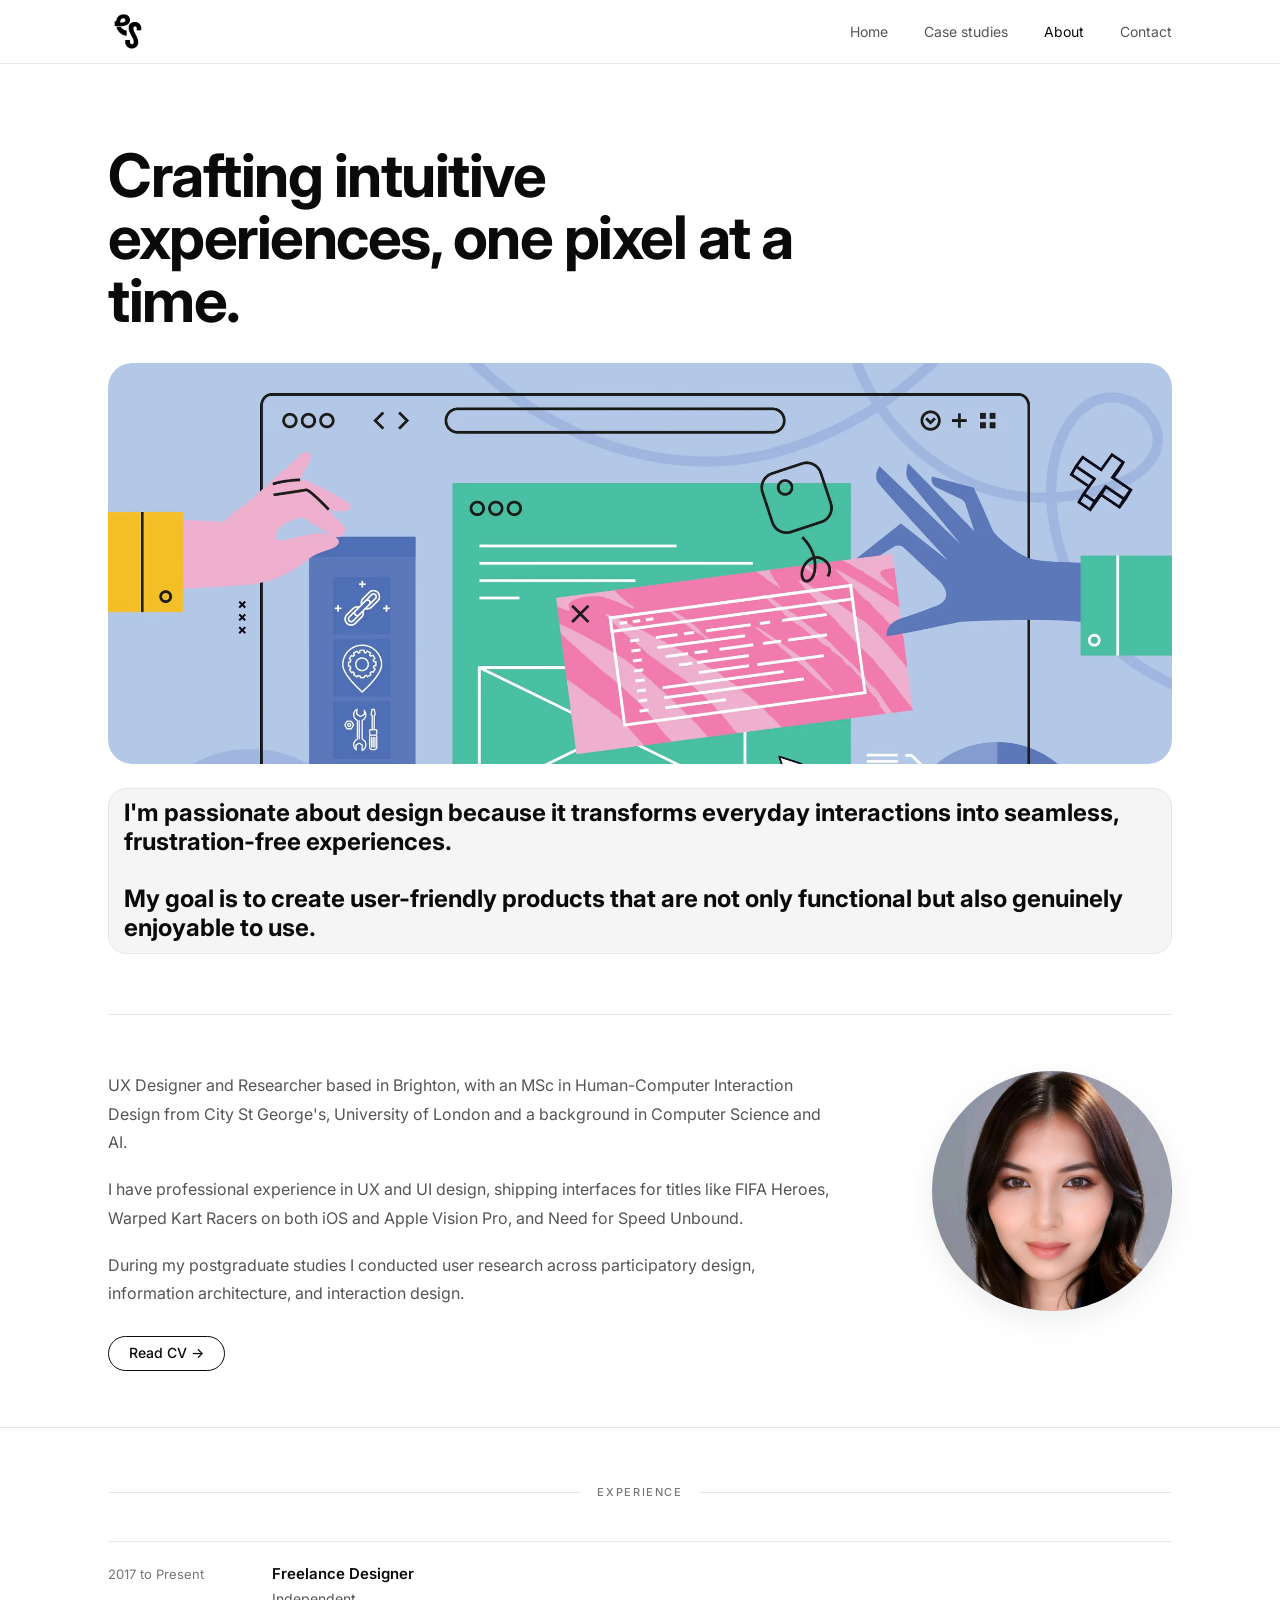
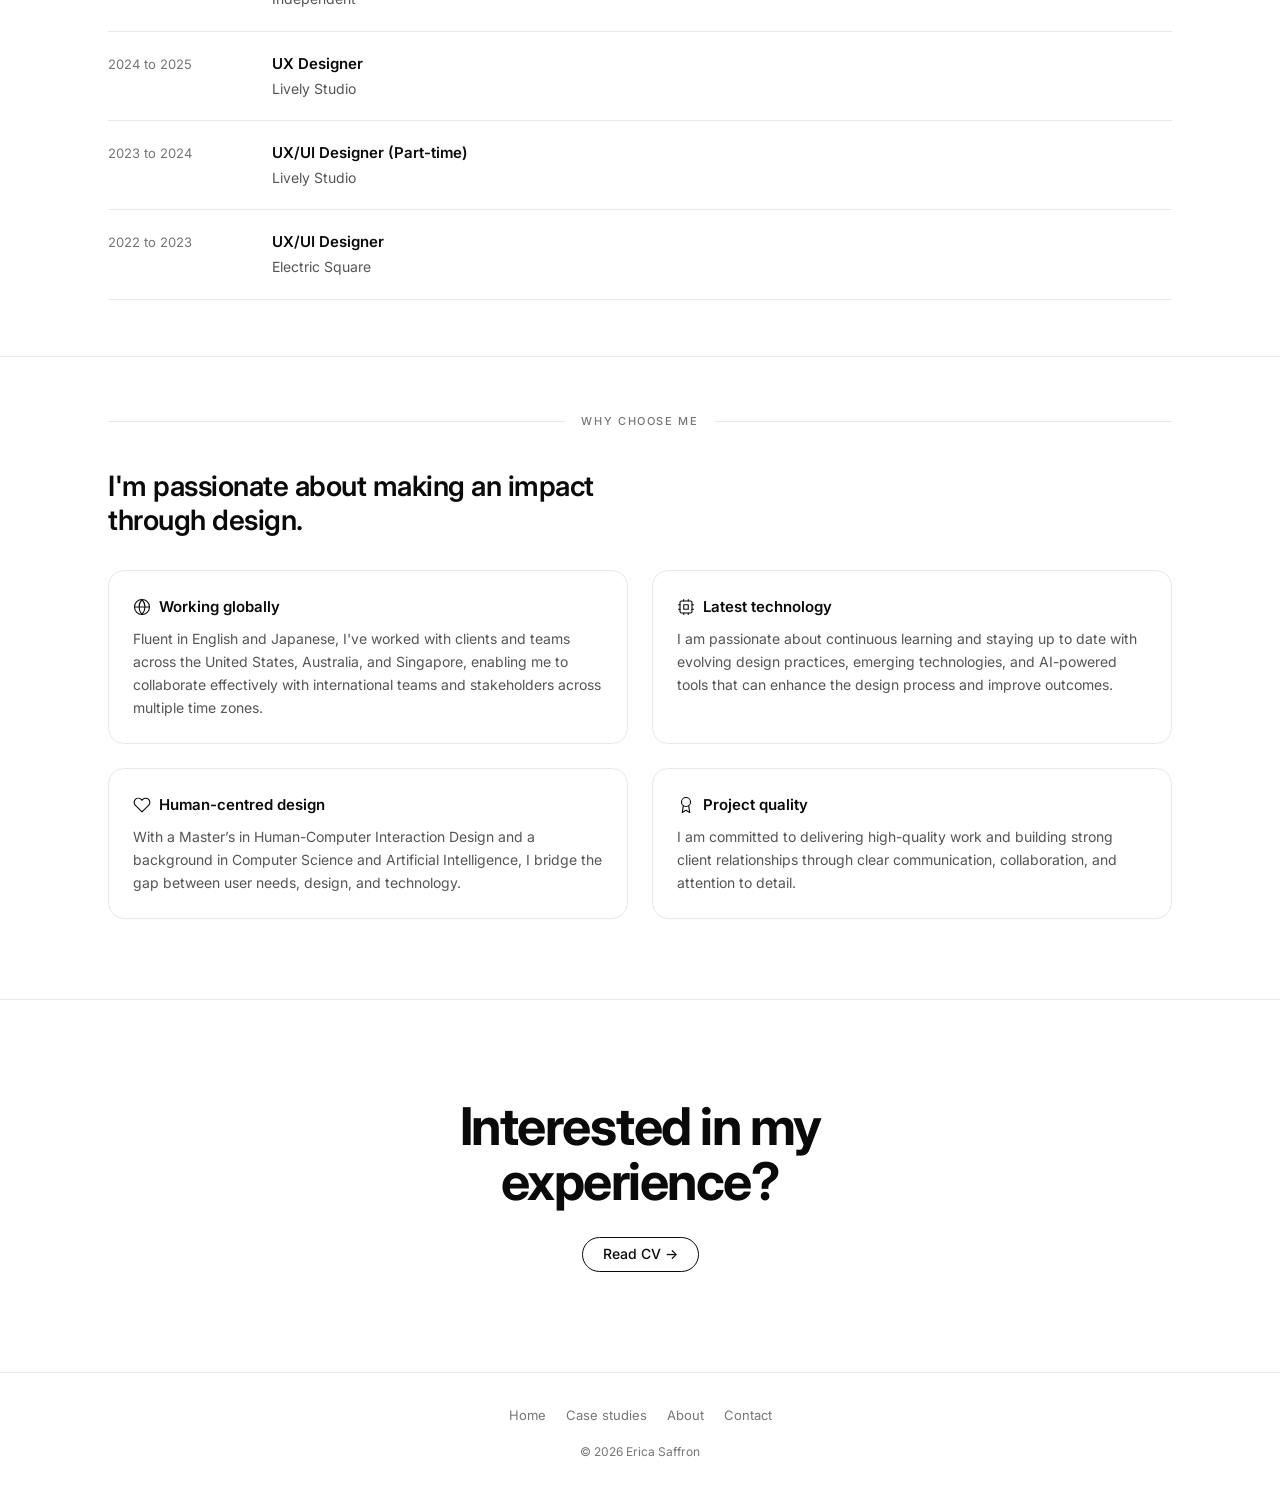
==== about.html @ 1711dd30 "Initial commit of Erica Saffron portfolio site Static HTML/CSS/JS portfolio with case studies for th" ====
<!DOCTYPE html>
<html lang="en">
<head>
  <meta charset="UTF-8">
  <meta name="viewport" content="width=device-width, initial-scale=1.0">
  <title>About | Erica Saffron</title>
  <meta name="description" content="I'm passionate about design because it transforms everyday interactions into seamless, frustration-free experiences.">
  <link rel="preconnect" href="https://fonts.googleapis.com">
  <link rel="preconnect" href="https://fonts.gstatic.com" crossorigin>
  <link href="https://fonts.googleapis.com/css2?family=Inter:wght@300;400;500;600;700&display=swap" rel="stylesheet">
  <link rel="stylesheet" href="css/style.css">
</head>
<body>
  <a href="#main" class="skip-link">Skip to main content</a>

  <nav class="nav">
    <div class="nav__inner">
      <a href="index.html" class="nav__logo" aria-label="Erica Saffron home">
        <img src="images/logo-black.jpg" alt="Erica Saffron" style="width:40px;height:40px;border-radius:999px;object-fit:cover;display:block;">
      </a>
      <ul class="nav__links" id="navLinks">
        <li><a href="index.html">Home</a></li>
        <li><a href="portfolio.html">Case studies</a></li>
        <li><a href="about.html" class="active">About</a></li>
        <li><a href="contact.html">Contact</a></li>
      </ul>
      <button class="nav__toggle" id="navToggle" type="button" aria-label="Toggle navigation menu" aria-controls="navLinks" aria-expanded="false" aria-haspopup="true">
        <span aria-hidden="true"></span><span aria-hidden="true"></span><span aria-hidden="true"></span>
      </button>
    </div>
  </nav>

  <main id="main">

    <section class="about-hero">
      <div class="container">
        <h1>Crafting intuitive experiences, one pixel at a time.</h1>
        <div class="about-hero__image-wrap" style="margin-top:28px;width:100%;">
          <img src="images/your-hero-image.jpg" alt="Erica Saffron" style="width:100%;height:auto;border-radius:24px;display:block;object-fit:cover;">
        </div>
        <h2 class="about-hero__note" style="margin-top:24px; padding:10px 15px; background:var(--gray-100); border:1px solid var(--gray-200); border-radius:18px; width:100%; box-sizing:border-box; font-size:24px; line-height:1.2; font-weight:700;">
        I'm passionate about design because it transforms everyday interactions into seamless, frustration-free experiences.<br><br>My goal is to create user-friendly products that are not only functional but also genuinely enjoyable to use.
        </h2>
      </div>
    </section>

    <!-- BIO + PHOTO -->
    <section>
      <div class="container">
        <div class="about-grid">
          <div class="about-bio">
            <p>UX Designer and Researcher based in Brighton, with an MSc in Human-Computer Interaction Design from City St George's, University of London and a background in Computer Science and AI.</p>
            <p>I have professional experience in UX and UI design, shipping interfaces for titles like FIFA Heroes, Warped Kart Racers on both iOS and Apple Vision Pro, and Need for Speed Unbound. </p>
            <p>During my postgraduate studies I conducted user research across participatory design, information architecture, and interaction design.</p>
            <div style="margin-top:28px;">
              <a href="https://drive.google.com/file/d/1ngbj_arlT2yqT3ZzSius71A56DwbxtFd/view?usp=sharing" target="_blank" rel="noopener" class="btn btn--outline">Read CV →</a>
            </div>
          </div>
          <div>
            <div class="about-photo">
              <img src="images/erica-portrait.jpg" alt="Erica Saffron, UX Designer and Researcher" onerror="this.parentElement.style.background='var(--gray-100)'">
            </div>
          </div>
        </div>
      </div>
    </section>

    <!-- EXPERIENCE -->
    <section class="exp-section">
      <div class="container">
        <div class="section-label"><span>Experience</span></div>
        <div class="exp-list">
          <div class="exp-item">
            <div class="exp-years">2017 to Present</div>
            <div>
              <div class="exp-role">Freelance Designer</div>
              <div class="exp-company">Independent</div>
            </div>
          </div>
          <div class="exp-item">
            <div class="exp-years">2024 to 2025</div>
            <div>
              <div class="exp-role">UX Designer</div>
              <div class="exp-company">Lively Studio</div>
            </div>
          </div>
          <div class="exp-item">
            <div class="exp-years">2023 to 2024</div>
            <div>
              <div class="exp-role">UX/UI Designer (Part-time)</div>
              <div class="exp-company">Lively Studio</div>
            </div>
          </div>
          <div class="exp-item">
            <div class="exp-years">2022 to 2023</div>
            <div>
              <div class="exp-role">UX/UI Designer</div>
              <div class="exp-company">Electric Square</div>
            </div>
          </div>
      
        </div>
      </div>
    </section>

    <!-- WHY CHOOSE ME -->
    <section style="padding: 56px 0 80px; border-top: 1px solid var(--gray-200);">
      <div class="container">
        <div class="section-label"><span>Why choose me</span></div>
        <p class="t-h2" style="max-width:560px; margin-bottom: 8px;">I'm passionate about making an impact through design.</p>
        <div class="why-grid">
          <div class="why-item">
            <div class="why-item__title">
              <svg aria-hidden="true" viewBox="0 0 24 24" fill="none" stroke="currentColor" stroke-width="1.5" stroke-linecap="round" stroke-linejoin="round"><circle cx="12" cy="12" r="10"/><path d="M2 12h20M12 2a15.3 15.3 0 0 1 4 10 15.3 15.3 0 0 1-4 10 15.3 15.3 0 0 1-4-10 15.3 15.3 0 0 1 4-10z"/></svg>
              Working globally
            </div>
            <div class="why-item__desc">Fluent in English and Japanese, I've worked with clients and teams across the United States, Australia, and Singapore, enabling me to collaborate effectively with international teams and stakeholders across multiple time zones.</div>
          </div>
          <div class="why-item">
            <div class="why-item__title">
              <svg aria-hidden="true" viewBox="0 0 24 24" fill="none" stroke="currentColor" stroke-width="1.5" stroke-linecap="round" stroke-linejoin="round"><rect x="4" y="4" width="16" height="16" rx="2"/><rect x="9" y="9" width="6" height="6"/><path d="M9 2v2M15 2v2M9 20v2M15 20v2M2 9h2M2 15h2M20 9h2M20 15h2"/></svg>
              Latest technology
            </div>
            <div class="why-item__desc">I am passionate about continuous learning and staying up to date with evolving design practices, emerging technologies, and AI-powered tools that can enhance the design process and improve outcomes.</div>
          </div>
          <div class="why-item">
            <div class="why-item__title">
              <svg aria-hidden="true" viewBox="0 0 24 24" fill="none" stroke="currentColor" stroke-width="1.5" stroke-linecap="round" stroke-linejoin="round"><path d="M20.84 4.61a5.5 5.5 0 0 0-7.78 0L12 5.67l-1.06-1.06a5.5 5.5 0 0 0-7.78 7.78l1.06 1.06L12 21.23l7.78-7.78 1.06-1.06a5.5 5.5 0 0 0 0-7.78z"/></svg>
              Human-centred design
            </div>
            <div class="why-item__desc">With a Master’s in Human-Computer Interaction Design and a background in Computer Science and Artificial Intelligence, I bridge the gap between user needs, design, and technology.</div>
          </div>
          <div class="why-item">
            <div class="why-item__title">
              <svg aria-hidden="true" viewBox="0 0 24 24" fill="none" stroke="currentColor" stroke-width="1.5" stroke-linecap="round" stroke-linejoin="round"><circle cx="12" cy="8" r="6"/><path d="M15.477 12.89 17 22l-5-3-5 3 1.523-9.11"/></svg>
              Project quality
            </div>
            <div class="why-item__desc">I am committed to delivering high-quality work and building strong client relationships through clear communication, collaboration, and attention to detail.</div>
          </div>
        </div>
      </div>
    </section>

    <div class="footer-cta">
      <div class="container">
        <h2 class="footer-cta__heading">Interested in my<br>experience?</h2>
        <div style="display:flex;gap:16px;justify-content:center;flex-wrap:wrap;">
          <a href="https://drive.google.com/file/d/1ngbj_arlT2yqT3ZzSius71A56DwbxtFd/view" target="_blank" rel="noopener" class="btn btn--outline">Read CV →</a>
        </div>
      </div>
    </div>

  </main>

  <footer>
    <div class="footer__inner">
      <nav class="footer__nav">
        <a href="index.html">Home</a>
        <a href="portfolio.html">Case studies</a>
        <a href="about.html">About</a>
        <a href="contact.html">Contact</a>
      </nav>
      <p class="footer__copy">© 2026 Erica Saffron</p>
    </div>
  </footer>

  <script src="js/nav.js"></script>
</body>
</html>
---- css/style.css ----
/* =========================================
   Erica Saffron — Portfolio
   style.css
   ========================================= */

/* ------------------------------------------
   RESET & BASE
------------------------------------------ */
*, *::before, *::after {
  box-sizing: border-box;
  margin: 0;
  padding: 0;
}

:root {
  --black:      #0a0a0a;
  --gray-800:   #1a1a1a;
  --gray-600:   #555555;
  --gray-400:   #767676;
  --gray-200:   #e8e8e8;
  --gray-100:   #f5f5f5;
  --white:      #ffffff;

  --accent:        #3d4f90;
  --accent-teal:   #3dbfa0;
  --accent-pink:   #e06088;
  --accent-navy:   #3d4f90;
  --accent-bg:     #eef0f9;

  --font-sans:  'Inter', -apple-system, BlinkMacSystemFont, 'Segoe UI', Helvetica, Arial, sans-serif;

  --nav-h:      64px;
  --max-w:      1160px;
  --content-w:  720px;

  --radius-sm:  6px;
  --radius-md:  10px;
  --radius-lg:  16px;
  --radius-pill:100px;

  --ease:       cubic-bezier(0.25, 0.1, 0.25, 1);
}

html {
  font-size: 16px;
  scroll-behavior: smooth;
}

body {
  font-family: var(--font-sans);
  background: var(--white);
  color: var(--black);
  -webkit-font-smoothing: antialiased;
  -moz-osx-font-smoothing: grayscale;
  line-height: 1.6;
  min-height: 100vh;
  display: flex;
  flex-direction: column;
}

img {
  max-width: 100%;
  display: block;
}

a {
  color: inherit;
  text-decoration: none;
}

ul, ol {
  list-style: none;
}

/* ------------------------------------------
   SKIP LINK
------------------------------------------ */
.skip-link {
  position: absolute;
  top: -100%;
  left: 16px;
  background: var(--black);
  color: var(--white);
  padding: 10px 20px;
  font-size: 14px;
  font-weight: 500;
  border-radius: 0 0 var(--radius-md) var(--radius-md);
  z-index: 9999;
  transition: top 0.1s;
}

.skip-link:focus {
  top: 0;
}

/* ------------------------------------------
   TYPOGRAPHY SCALE
------------------------------------------ */
.t-display {
  font-size: clamp(42px, 7vw, 80px);
  font-weight: 700;
  letter-spacing: -2px;
  line-height: 1.0;
}

.t-h1 {
  font-size: clamp(32px, 5vw, 56px);
  font-weight: 700;
  letter-spacing: -1.5px;
  line-height: 1.05;
}

.t-h2 {
  font-size: clamp(22px, 3vw, 28px);
  font-weight: 600;
  letter-spacing: -0.5px;
  line-height: 1.2;
}

.t-h3 {
  font-size: 18px;
  font-weight: 600;
  letter-spacing: -0.2px;
  line-height: 1.3;
}

.t-body {
  font-size: 16px;
  line-height: 1.75;
  color: var(--gray-600);
}

.t-small {
  font-size: 13px;
  line-height: 1.5;
  color: var(--gray-400);
}

.t-label {
  font-size: 11px;
  font-weight: 500;
  text-transform: uppercase;
  letter-spacing: 0.1em;
  color: var(--gray-400);
}

/* ------------------------------------------
   LAYOUT HELPERS
------------------------------------------ */
.container {
  max-width: var(--max-w);
  margin: 0 auto;
  padding: 0 48px;
}

.content-width {
  max-width: var(--content-w);
}

main {
  flex: 1;
}

/* ------------------------------------------
   NAV
------------------------------------------ */
.nav {
  position: sticky;
  top: 0;
  z-index: 200;
  background: rgba(255, 255, 255, 0.92);
  backdrop-filter: blur(12px);
  -webkit-backdrop-filter: blur(12px);
  border-bottom: 1px solid var(--gray-200);
  height: var(--nav-h);
}

.nav__inner {
  max-width: var(--max-w);
  margin: 0 auto;
  padding: 0 48px;
  height: 100%;
  display: flex;
  align-items: center;
  justify-content: space-between;
}

.nav__logo {
  font-size: 20px;
  font-weight: 700;
  letter-spacing: -0.5px;
  color: var(--black);
  transition: opacity 0.15s var(--ease);
}

.nav__logo:hover { opacity: 0.6; }

.nav__links {
  display: flex;
  align-items: center;
  gap: 36px;
}

.nav__links a {
  font-size: 14px;
  color: var(--gray-600);
  transition: color 0.15s var(--ease);
}

.nav__links a:hover,
.nav__links a.active {
  color: var(--black);
}

.nav__cta {
  font-size: 13px;
  font-weight: 500;
  background: var(--black);
  color: var(--white) !important;
  padding: 9px 20px;
  border-radius: var(--radius-pill);
  transition: opacity 0.15s var(--ease) !important;
}

.nav__cta:hover { opacity: 0.75 !important; }

/* Mobile nav toggle */
.nav__toggle {
  display: none;
  flex-direction: column;
  gap: 5px;
  cursor: pointer;
  padding: 4px;
  background: none;
  border: none;
}

.nav__toggle span {
  display: block;
  width: 22px;
  height: 2px;
  background: var(--black);
  border-radius: 2px;
  transition: transform 0.2s var(--ease), opacity 0.2s var(--ease);
}

.nav__toggle:focus-visible,
.nav__links a:focus-visible,
.nav__logo:focus-visible {
  outline: 3px solid var(--black);
  outline-offset: 3px;
  border-radius: 6px;
}

/* ------------------------------------------
   FOCUS STYLES (keyboard navigation)
------------------------------------------ */
.btn:focus-visible {
  outline: 3px solid var(--black);
  outline-offset: 3px;
}

.project-card:focus-visible {
  outline: 3px solid var(--black);
  outline-offset: 3px;
}

.filter-btn:focus-visible {
  outline: 3px solid var(--black);
  outline-offset: 3px;
}

.home-hero__social a:focus-visible {
  outline: 3px solid var(--black);
  outline-offset: 3px;
  border-radius: var(--radius-pill);
}

.home-intro__link:focus-visible,
.contact-link:focus-visible,
.back-link:focus-visible,
.footer__nav a:focus-visible {
  outline: 3px solid var(--black);
  outline-offset: 3px;
  border-radius: 2px;
}

.nav--compact .nav__links {
  display: none;
}

.nav--compact .nav__toggle {
  display: flex;
}

.nav--compact .nav__cta {
  display: none;
}

.nav--compact .nav__links.open {
  display: flex;
  flex-direction: column;
  position: fixed;
  top: var(--nav-h);
  left: 0;
  right: 0;
  background: var(--white);
  border-bottom: 1px solid var(--gray-200);
  padding: 24px 20px 28px;
  gap: 24px;
  z-index: 199;
}

.nav--compact .nav__links.open a {
  font-size: 16px;
}

/* ------------------------------------------
   BUTTONS
------------------------------------------ */
.btn {
  display: inline-flex;
  align-items: center;
  gap: 8px;
  font-size: 14px;
  font-weight: 500;
  padding: 5px 20px;
  border-radius: var(--radius-pill);
  transition: opacity 0.15s var(--ease), transform 0.15s var(--ease);
  cursor: pointer;
  border: none;
}

.btn:hover { opacity: 0.8; transform: translateY(-1px); }
.btn:active { transform: translateY(0); }

.btn--primary {
  background: var(--black);
  color: var(--white);
}

.btn--outline {
  background: transparent;
  color: var(--black);
  border: 1.5px solid var(--black);
}

.btn--outline:hover {
  border-color: var(--black);
  opacity: 1;
}

/* ------------------------------------------
   TAGS / CHIPS
------------------------------------------ */
.tag {
  display: inline-block;
  font-size: 12px;
  font-weight: 400;
  color: var(--gray-600);
  border: 1px solid var(--gray-200);
  padding: 4px 12px;
  border-radius: var(--radius-pill);
  white-space: nowrap;
}

.tag-group {
  display: flex;
  flex-wrap: wrap;
  gap: 8px;
}

/* ------------------------------------------
   DIVIDERS
------------------------------------------ */
.divider {
  border: none;
  border-top: 1px solid var(--gray-200);
  margin: 56px 0;
}

.section-label {
  display: flex;
  align-items: center;
  gap: 16px;
  margin-bottom: 40px;
}

.section-label::before,
.section-label::after {
  content: '';
  flex: 1;
  height: 1px;
  background: var(--gray-200);
}

.section-label span {
  font-size: 11px;
  font-weight: 500;
  text-transform: uppercase;
  letter-spacing: 0.15em;
  color: var(--gray-400);
  white-space: nowrap;
}

/* ------------------------------------------
   MARQUEE / TICKER
------------------------------------------ */
.marquee-wrap {
  overflow: hidden;
  padding: 18px 0;
  margin: 60px 0;
}

.marquee-track {
  display: flex;
  width: max-content;
  animation: marquee 28s linear infinite;
}

.marquee-track span {
  font-size: 13px;
  font-weight: 500;
  letter-spacing: 0.01em;
  white-space: nowrap;
  padding: 6px 18px;
  border-radius: 999px;
  margin-right: 28px;
}

.marquee-track span.dot::after { content: none; }

.marquee-track span:nth-child(7n+1) { background: #c8ede4; color: #1a6b55; }
.marquee-track span:nth-child(7n+2) { background: #f8d0df; color: #8a2448; }
.marquee-track span:nth-child(7n+3) { background: #dde0f5; color: #2d3d6e; }
.marquee-track span:nth-child(7n+4) { background: #b8e8dc; color: #135c48; }
.marquee-track span:nth-child(7n+5) { background: #f5c8d8; color: #7a1e40; }
.marquee-track span:nth-child(7n+6) { background: #cdd2f0; color: #263578; }
.marquee-track span:nth-child(7n+0) { background: #d8ece6; color: #1e5c4a; }

@keyframes marquee {
  from { transform: translateX(0); }
  to   { transform: translateX(-25%); }
}

/* ------------------------------------------
   HOME INTRO
------------------------------------------ */
.home-intro {
  padding: 72px 0;
  border-top: 1px solid var(--gray-200);
}

.home-intro__inner {
  display: grid;
  grid-template-columns: 220px 1fr;
  gap: 64px;
  align-items: center;
}

.home-intro__photo {
  border-radius: 50%;
  overflow: hidden;
  aspect-ratio: 1;
  background: var(--gray-100);
  box-shadow: 0 10px 30px rgba(17, 24, 39, 0.08);
}

.home-intro__photo img {
  width: 100%;
  height: 100%;
  object-fit: cover;
  object-position: center top;
}

.home-intro__body {
  font-size: 19px;
  line-height: 1.7;
  color: var(--gray-600);
  margin-bottom: 24px;
  max-width: 58ch;
}

.home-intro__link {
  font-size: 14px;
  font-weight: 500;
  color: var(--black);
  display: inline-flex;
  align-items: center;
  gap: 6px;
  border-bottom: 1.5px solid var(--black);
  padding-bottom: 2px;
  transition: opacity 0.15s var(--ease);
}

.home-intro__link:hover { opacity: 0.55; }

@media (max-width: 680px) {
  .home-intro__inner {
    grid-template-columns: 1fr;
    gap: 28px;
  }

  .home-intro__photo img {
    width: 120px;
    aspect-ratio: 1;
  }

  .home-intro__body { font-size: 16px; }
}

/* ------------------------------------------
   PROJECT CARDS
------------------------------------------ */
.projects-grid {
  display: grid;
  grid-template-columns: repeat(auto-fill, minmax(340px, 1fr));
  gap: 24px;
}

.project-card {
  border: 1px solid var(--gray-200);
  border-radius: var(--radius-lg);
  overflow: hidden;
  transition: border-color 0.2s var(--ease), transform 0.2s var(--ease), box-shadow 0.2s var(--ease);
  background: var(--white);
}

.project-card:hover {
  border-color: var(--black);
  transform: translateY(-3px);
  box-shadow: 0 12px 32px rgba(0,0,0,0.08);
}

.project-card__thumb {
  aspect-ratio: 16 / 9;
  background: var(--gray-100);
  overflow: hidden;
}

.project-card__thumb img {
  width: 100%;
  height: 100%;
  object-fit: cover;
  object-position: center;
  transition: transform 0.4s var(--ease);
}

.project-card:hover .project-card__thumb img {
  transform: scale(1.04);
}

.project-card__body {
  padding: 20px 24px 24px;
}

.project-card__title {
  font-size: 16px;
  font-weight: 600;
  letter-spacing: -0.2px;
  margin-bottom: 10px;
  color: var(--black);
}

.project-card__arrow {
  display: inline-flex;
  align-items: center;
  gap: 6px;
  font-size: 13px;
  font-weight: 500;
  color: var(--gray-400);
  margin-top: 14px;
  transition: color 0.15s var(--ease), gap 0.15s var(--ease);
}

.project-card:hover .project-card__arrow {
  color: var(--black);
  gap: 10px;
}

/* ------------------------------------------
   SERVICES ROW
------------------------------------------ */
.services-grid {
  display: grid;
  grid-template-columns: repeat(3, minmax(0, 1fr));
  gap: 1px;
  background: var(--gray-200);
  border: 1px solid var(--gray-200);
  border-radius: var(--radius-md);
  overflow: hidden;
}

@media (max-width: 980px) {
  .services-grid {
    grid-template-columns: repeat(2, minmax(0, 1fr));
  }
}

@media (max-width: 640px) {
  .services-grid {
    grid-template-columns: 1fr;
  }
}

.service-item {
  background: var(--white);
  padding: 28px 24px;
  transition: background 0.15s var(--ease);
}

.service-item:hover { background: var(--gray-100); }

.service-item__icon {
  width: 32px;
  height: 32px;
  margin-bottom: 14px;
  color: var(--black);
}

.service-item__name {
  font-size: 15px;
  font-weight: 600;
  color: var(--black);
  margin-bottom: 6px;
}

.service-item__desc {
  font-size: 13px;
  color: var(--gray-600);
  line-height: 1.6;
}

/* ------------------------------------------
   FOOTER CTA BAND
------------------------------------------ */
.footer-cta {
  text-align: center;
  padding: 100px 48px;
  border-top: 1px solid var(--gray-200);
}

.footer-cta .container {
  display: flex;
  flex-direction: column;
  align-items: center;
  justify-content: center;
}


.footer-cta__heading {
  font-size: clamp(32px, 5vw, 52px);
  font-weight: 700;
  letter-spacing: -1.5px;
  margin-bottom: 28px;
  line-height: 1.05;
}

.footer-cta .container > div {
  display: flex;
  justify-content: center;
  align-items: center;
  text-align: center;
}

/* ------------------------------------------
   FOOTER
------------------------------------------ */
footer {
  border-top: 1px solid var(--gray-200);
  padding: 32px 48px;
}

.footer__inner {
  max-width: var(--max-w);
  margin: 0 auto;
  display: flex;
  flex-direction: column;
  align-items: center;
  justify-content: center;
  gap: 12px;
  text-align: center;
}

.footer__nav {
  display: flex;
  flex-wrap: wrap;
  justify-content: center;
  gap: 20px;
}

.footer__nav a {
  font-size: 13px;
  color: var(--gray-400);
  transition: color 0.15s var(--ease);
}

.footer__nav a:hover { color: var(--black); }

.footer__copy {
  font-size: 12px;
  color: var(--gray-400);
  margin-top: 4px;
}

/* ------------------------------------------
   BACK LINK
------------------------------------------ */
.back-link {
  display: inline-flex;
  align-items: center;
  gap: 8px;
  font-size: 13px;
  color: var(--gray-600);
  margin-bottom: 32px;
  transition: color 0.15s var(--ease);
}

.back-link:hover { color: var(--black); }

.back-link::before { content: '←'; }

/* ------------------------------------------
   CASE STUDY HERO
------------------------------------------ */
.cs-hero {
  padding: 56px 0 48px;
  border-bottom: 1px solid var(--gray-200);
  margin-bottom: 56px;
}

.cs-hero__layout {
  display: grid;
  grid-template-columns: 1fr 240px;
  gap: 56px;
  align-items: start;
}

.cs-hero h1 {
  font-size: clamp(28px, 4.5vw, 48px);
  font-weight: 700;
  letter-spacing: -1.2px;
  line-height: 1.08;
  margin-bottom: 16px;
}

.cs-hero__desc {
  font-size: 16px;
  color: var(--gray-600);
  line-height: 1.7;
  margin-top: 16px;
}

.cs-meta {
  border-top: 1px solid var(--gray-200);
  padding-top: 24px;
}

.cs-meta__row {
  display: flex;
  justify-content: space-between;
  align-items: baseline;
  gap: 16px;
  padding: 10px 0;
  border-bottom: 1px solid var(--gray-200);
  font-size: 13px;
}

.cs-meta__label { color: var(--gray-400); }
.cs-meta__value { color: var(--black); font-weight: 500; text-align: right; }

/* ------------------------------------------
   CASE STUDY BODY
------------------------------------------ */
.cs-body {
  padding-bottom: 80px;
}

.cs-section {
  margin-bottom: 56px;
}

.cs-section h2 {
  font-size: 20px;
  font-weight: 600;
  letter-spacing: -0.3px;
  padding-bottom: 14px;
  border-bottom: 1px solid var(--gray-200);
  margin-bottom: 20px;
}

.cs-section h3 {
  font-size: 15px;
  font-weight: 600;
  margin: 24px 0 8px;
  color: var(--black);
}

.cs-section p {
  font-size: 15px;
  line-height: 1.8;
  color: var(--gray-600);
  margin-bottom: 14px;
}

.cs-section p:last-child { margin-bottom: 0; }

/* Stat cards */
.stat-grid {
  display: grid;
  grid-template-columns: repeat(auto-fit, minmax(130px, 1fr));
  gap: 1px;
  background: var(--gray-200);
  border: 1px solid var(--gray-200);
  border-radius: var(--radius-md);
  overflow: hidden;
  margin: 20px 0 28px;
}

.stat {
  background: var(--white);
  padding: 20px 18px;
}

.stat__label {
  font-size: 11px;
  text-transform: uppercase;
  letter-spacing: 0.08em;
  color: var(--gray-400);
  margin-bottom: 6px;
}

.stat__value {
  font-size: 30px;
  font-weight: 700;
  letter-spacing: -1px;
  color: var(--black);
  line-height: 1;
}

.stat__desc {
  font-size: 12px;
  color: var(--gray-600);
  margin-top: 5px;
  line-height: 1.4;
}

/* Insight callout */
.callout {
  border-left: 3px solid var(--black);
  padding: 14px 0 14px 22px;
  margin: 22px 0;
}

.callout__label {
  font-size: 11px;
  text-transform: uppercase;
  letter-spacing: 0.08em;
  color: var(--gray-400);
  margin-bottom: 8px;
}

.callout p {
  font-size: 14px;
  color: var(--gray-600);
  line-height: 1.7;
  margin: 0 !important;
}

/* Reflection cards */
.reflections {
  display: flex;
  flex-direction: column;
  gap: 12px;
}

.reflection {
  background: var(--gray-100);
  border-radius: var(--radius-md);
  padding: 20px 24px;
}

.reflection__label {
  font-size: 11px;
  text-transform: uppercase;
  letter-spacing: 0.08em;
  color: var(--gray-400);
  margin-bottom: 8px;
}

.reflection p {
  font-size: 14px;
  color: var(--gray-600);
  line-height: 1.7;
  margin: 0 !important;
}

/* Skill tags */
.skill-tags {
  display: flex;
  flex-wrap: wrap;
  gap: 8px;
}

.skill-tag {
  font-size: 13px;
  background: var(--gray-100);
  color: var(--gray-600);
  padding: 7px 16px;
  border-radius: var(--radius-pill);
}

/* ------------------------------------------
   ABOUT PAGE
------------------------------------------ */
.about-hero {
  padding: 80px 0 60px;
}

.about-hero h1 {
  font-size: clamp(34px, 6vw, 60px);
  font-weight: 700;
  letter-spacing: -1.5px;
  line-height: 1.04;
  max-width: 760px;
  margin-bottom: 32px;
}

.about-hero__image-wrap {
  width: 100%;
  overflow: hidden;
  border-radius: 24px;
}

.about-hero__image-wrap img {
  width: 100%;
  height: auto;
  display: block;
  object-fit: cover;
}

.about-grid {
  display: grid;
  grid-template-columns: 1fr 280px;
  gap: 56px;
  align-items: start;
  padding: 56px 0;
  border-top: 1px solid var(--gray-200);
}

.about-bio p {
  font-size: 16px;
  line-height: 1.8;
  color: var(--gray-600);
  margin-bottom: 18px;
}

.about-photo {
  width: 240px;
  margin-left: auto;
  border-radius: 50%;
  overflow: hidden;
  aspect-ratio: 1 / 1;
  background: var(--gray-100);
  box-shadow: 0 10px 30px rgba(17, 24, 39, 0.08);
}

.about-photo img {
  width: 100%;
  height: 100%;
  object-fit: cover;
}

/* Experience timeline */
.exp-section {
  padding: 56px 0;
  border-top: 1px solid var(--gray-200);
}

.exp-list {
  margin-top: 32px;
  display: flex;
  flex-direction: column;
  gap: 0;
}

.exp-item {
  display: grid;
  grid-template-columns: 140px 1fr;
  gap: 24px;
  padding: 20px 0;
  border-bottom: 1px solid var(--gray-200);
}

.exp-item:first-child { border-top: 1px solid var(--gray-200); }

.exp-years {
  font-size: 13px;
  color: var(--gray-400);
  padding-top: 2px;
}

.exp-role {
  font-size: 15px;
  font-weight: 600;
  color: var(--black);
  margin-bottom: 2px;
}

.exp-company {
  font-size: 14px;
  color: var(--gray-600);
}

/* Why choose me grid */
.why-grid {
  display: grid;
  grid-template-columns: repeat(2, minmax(0, 1fr));
  gap: 24px;
  margin-top: 32px;
}

@media (max-width: 900px) {
  .why-grid {
    grid-template-columns: 1fr;
  }
}

.why-item {
  padding: 24px;
  border: 1px solid var(--gray-200);
  border-radius: var(--radius-lg);
}

.why-item__title {
  font-size: 15px;
  font-weight: 600;
  color: var(--black);
  margin-bottom: 8px;
  display: flex;
  align-items: center;
  gap: 8px;
}

.why-item__title i,
.why-item__title svg {
  width: 18px;
  height: 18px;
  flex-shrink: 0;
}

.why-item__title::before {
  content: none;
}

.why-item__desc {
  font-size: 14px;
  color: var(--gray-600);
  line-height: 1.65;
}

/* ------------------------------------------
   CONTACT PAGE
------------------------------------------ */
.contact-hero {
  padding: 80px 0 56px;
  border-bottom: 1px solid var(--gray-200);
}

.contact-hero h1 {
  font-size: clamp(32px, 5vw, 56px);
  font-weight: 700;
  letter-spacing: -1.5px;
  line-height: 1.06;
  margin-bottom: 20px;
}

.contact-hero p {
  font-size: 16px;
  color: var(--gray-600);
  line-height: 1.7;
  max-width: 520px;
}

.contact-grid {
  display: grid;
  grid-template-columns: 1fr 1fr;
  gap: 64px;
  padding: 56px 0;
}

.contact-card {
  border: 1px solid var(--gray-200);
  border-radius: var(--radius-lg);
  padding: 32px;
}

.contact-card h3 {
  font-size: 18px;
  font-weight: 600;
  margin-bottom: 8px;
}

.contact-card p {
  font-size: 14px;
  color: var(--gray-600);
  line-height: 1.65;
  margin-bottom: 24px;
}

.contact-links {
  display: flex;
  flex-direction: column;
  gap: 10px;
  margin-bottom: 24px;
}

.contact-link {
  display: inline-flex;
  align-items: center;
  gap: 10px;
  font-size: 14px;
  color: var(--gray-600);
  transition: color 0.15s var(--ease);
}

.contact-link:hover { color: var(--black); }

.contact-link svg {
  width: 16px;
  height: 16px;
  flex-shrink: 0;
}

/* Contact form */
.form-group {
  margin-bottom: 18px;
}

.form-group label {
  display: block;
  font-size: 13px;
  font-weight: 500;
  color: var(--gray-600);
  margin-bottom: 6px;
}

.form-group input,
.form-group textarea {
  width: 100%;
  padding: 12px 16px;
  border: 1px solid var(--gray-200);
  border-radius: var(--radius-sm);
  font-size: 15px;
  font-family: var(--font-sans);
  color: var(--black);
  background: var(--white);
  transition: border-color 0.15s var(--ease);
  resize: vertical;
  outline: none;
}

.form-group input:focus,
.form-group textarea:focus {
  border-color: var(--black);
  outline: 2px solid var(--black);
  outline-offset: 2px;
}

.form-group textarea {
  min-height: 130px;
}

/* ------------------------------------------
   PORTFOLIO PAGE
------------------------------------------ */
.portfolio-hero {
  padding: 80px 0 56px;
  border-bottom: 1px solid var(--gray-200);
  margin-bottom: 56px;
}

.portfolio-hero h1 {
  font-size: clamp(36px, 6vw, 64px);
  font-weight: 700;
  letter-spacing: -2px;
  line-height: 1.0;
  margin-bottom: 16px;
}

.portfolio-hero p {
  font-size: 17px;
  color: var(--gray-600);
  line-height: 1.7;
  max-width: 520px;
}

.portfolio-filter {
  display: flex;
  gap: 8px;
  flex-wrap: wrap;
  margin-bottom: 40px;
}

.filter-btn {
  font-size: 13px;
  padding: 7px 18px;
  border-radius: var(--radius-pill);
  border: 1px solid var(--gray-200);
  background: var(--white);
  color: var(--gray-600);
  cursor: pointer;
  transition: all 0.15s var(--ease);
}

.filter-btn:hover { border-color: var(--black); color: var(--black); }
.filter-btn.active { background: var(--black); color: var(--white); border-color: var(--black); }

/* ------------------------------------------
   HOME PAGE HERO
------------------------------------------ */
.home-hero {
  padding: 72px 0 56px;
}

.home-hero__eyebrow {
  font-size: 12px;
  font-weight: 500;
  text-transform: uppercase;
  letter-spacing: 0.12em;
  color: var(--black);
  margin-bottom: 14px;
}

.home-hero h1 {
  font-size: clamp(46px, 8vw, 84px);
  font-weight: 700;
  letter-spacing: -2px;
  line-height: 1.02;
  margin-bottom: 16px;
  max-width: 12ch;
}

.home-hero__name {
  display: block;
  font-size: 1em;
}

.home-hero__tagline {
  display: block;
  font-size: 0.78em;
  line-height: 1.03;
  margin-top: 0.15em;
}

.home-hero h1 em {
  font-style: italic;
  font-weight: 300;
  letter-spacing: -1px;
}

.home-hero__sub {
  font-size: 17px;
  color: var(--gray-600);
  line-height: 1.55;
  max-width: 480px;
  margin-bottom: 24px;
}

.home-hero__actions {
  display: flex;
  align-items: center;
  gap: 12px;
  flex-wrap: wrap;
}

.home-hero__social {
  display: flex;
  align-items: center;
  gap: 10px;
  margin-top: 24px;
  flex-wrap: wrap;
}

.home-hero__social a {
  font-size: 13px;
  font-weight: 500;
  color: var(--black);
  border: 1.5px solid var(--black);
  border-radius: var(--radius-pill);
  padding: 6px 16px;
  transition: opacity 0.15s var(--ease), transform 0.15s var(--ease);
}

.home-hero__social a:hover {
  opacity: 0.55;
  transform: translateY(-1px);
}

/* ------------------------------------------
   RESPONSIVE
------------------------------------------ */
@media (max-width: 900px) {
  .container { padding: 0 32px; }
  .nav__inner { padding: 0 32px; }
  footer { padding: 28px 32px; }
  .footer-cta { padding: 72px 32px; }

  .cs-hero__layout { grid-template-columns: 1fr; gap: 32px; }
  .about-grid { grid-template-columns: 1fr; gap: 40px; }
  .about-photo { max-width: 340px; aspect-ratio: 4/3; }
  .contact-grid { grid-template-columns: 1fr; gap: 32px; }
}

@media (max-width: 640px) {
  .container { padding: 0 20px; }
  .nav__inner { padding: 0 20px; }
  footer { padding: 24px 20px; }
  .footer-cta { padding: 56px 20px; }

  .nav__links { display: none; }
  .nav__toggle { display: flex; }
  .nav__links.open {
    display: flex;
    flex-direction: column;
    position: fixed;
    top: var(--nav-h);
    left: 0; right: 0;
    background: var(--white);
    border-bottom: 1px solid var(--gray-200);
    padding: 24px 20px 28px;
    gap: 24px;
    z-index: 199;
  }

  .nav--compact .nav__links.open {
    display: flex;
  }

  .nav__links.open a { font-size: 16px; }
  .nav__cta { display: none; }

  .exp-item { grid-template-columns: 1fr; gap: 4px; }
  .footer__inner { flex-direction: column; align-items: flex-start; gap: 16px; }
  .home-hero { padding: 64px 0 56px; }
}

/* ------------------------------------------
   REDUCED MOTION
------------------------------------------ */
@media (prefers-reduced-motion: reduce) {
  .marquee-track {
    animation: none;
    transform: none;
  }

  html {
    scroll-behavior: auto;
  }

  *,
  *::before,
  *::after {
    transition-duration: 0.01ms !important;
  }
}
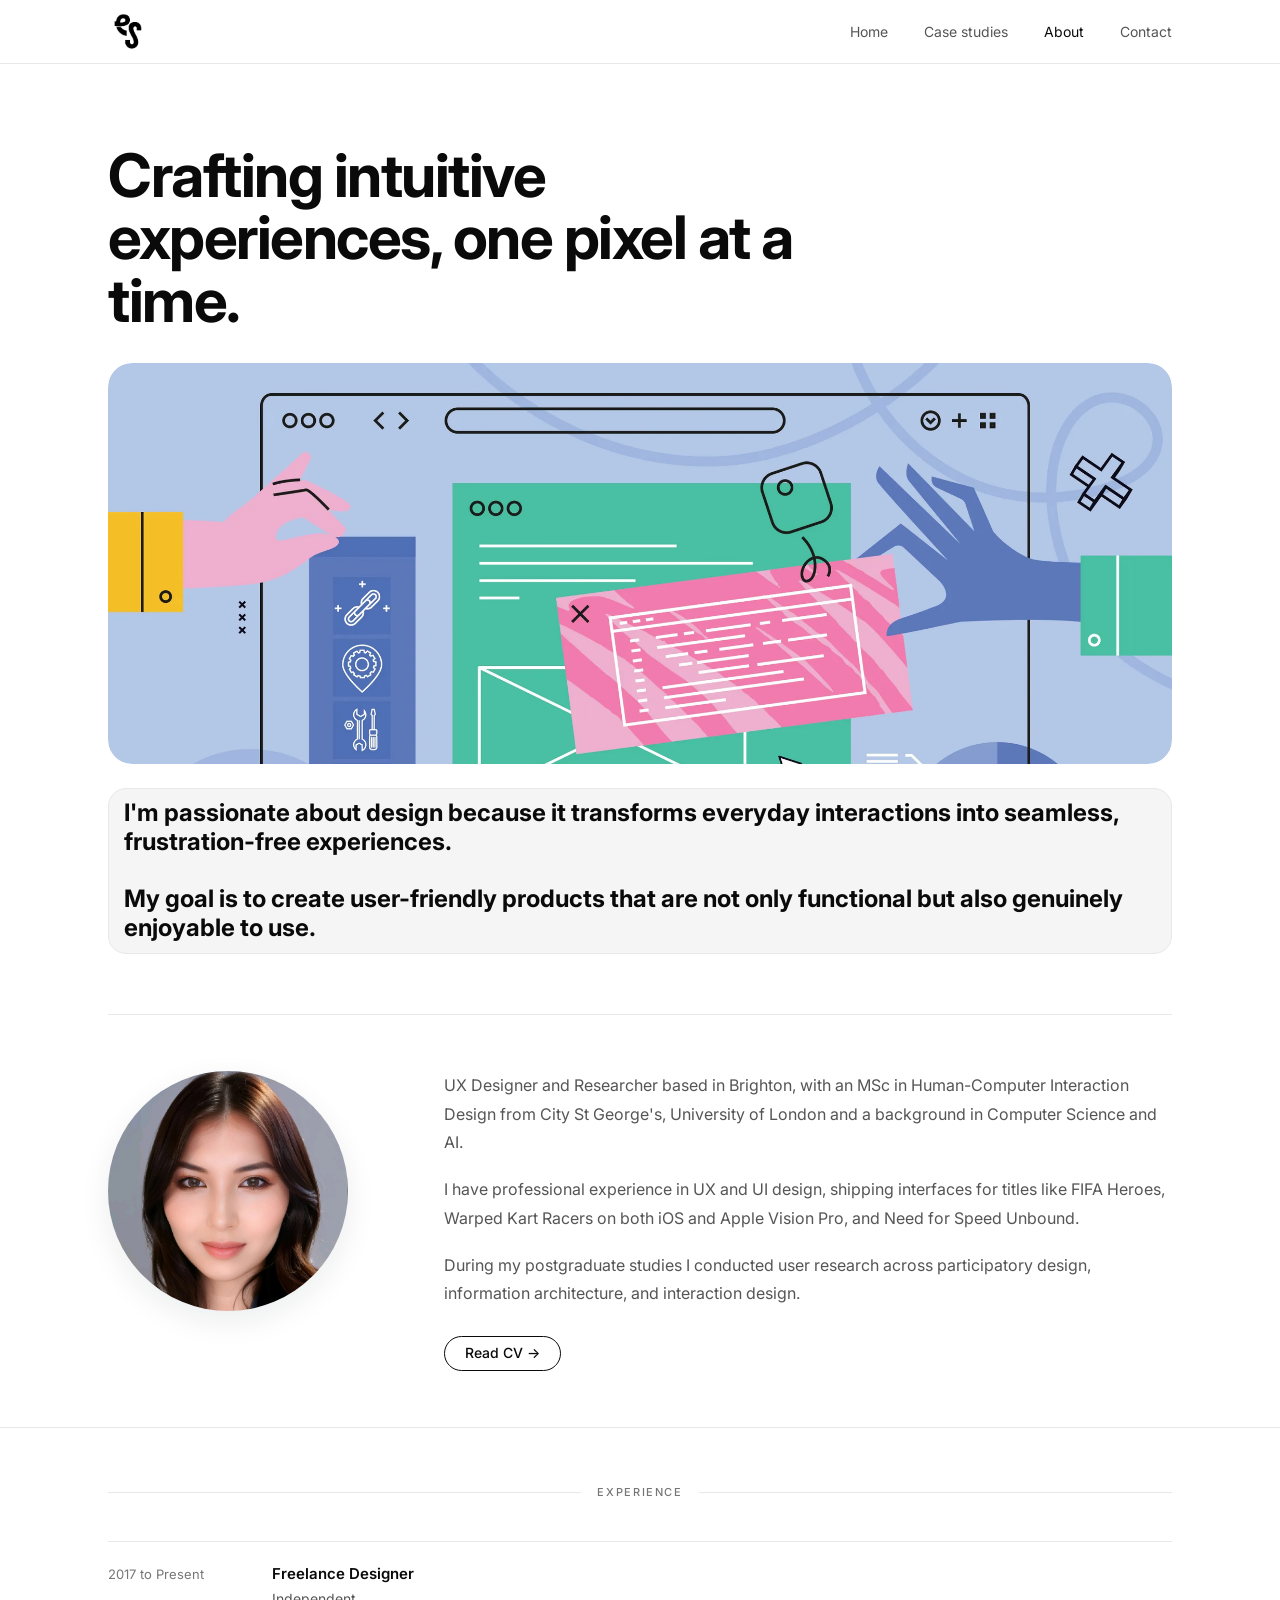
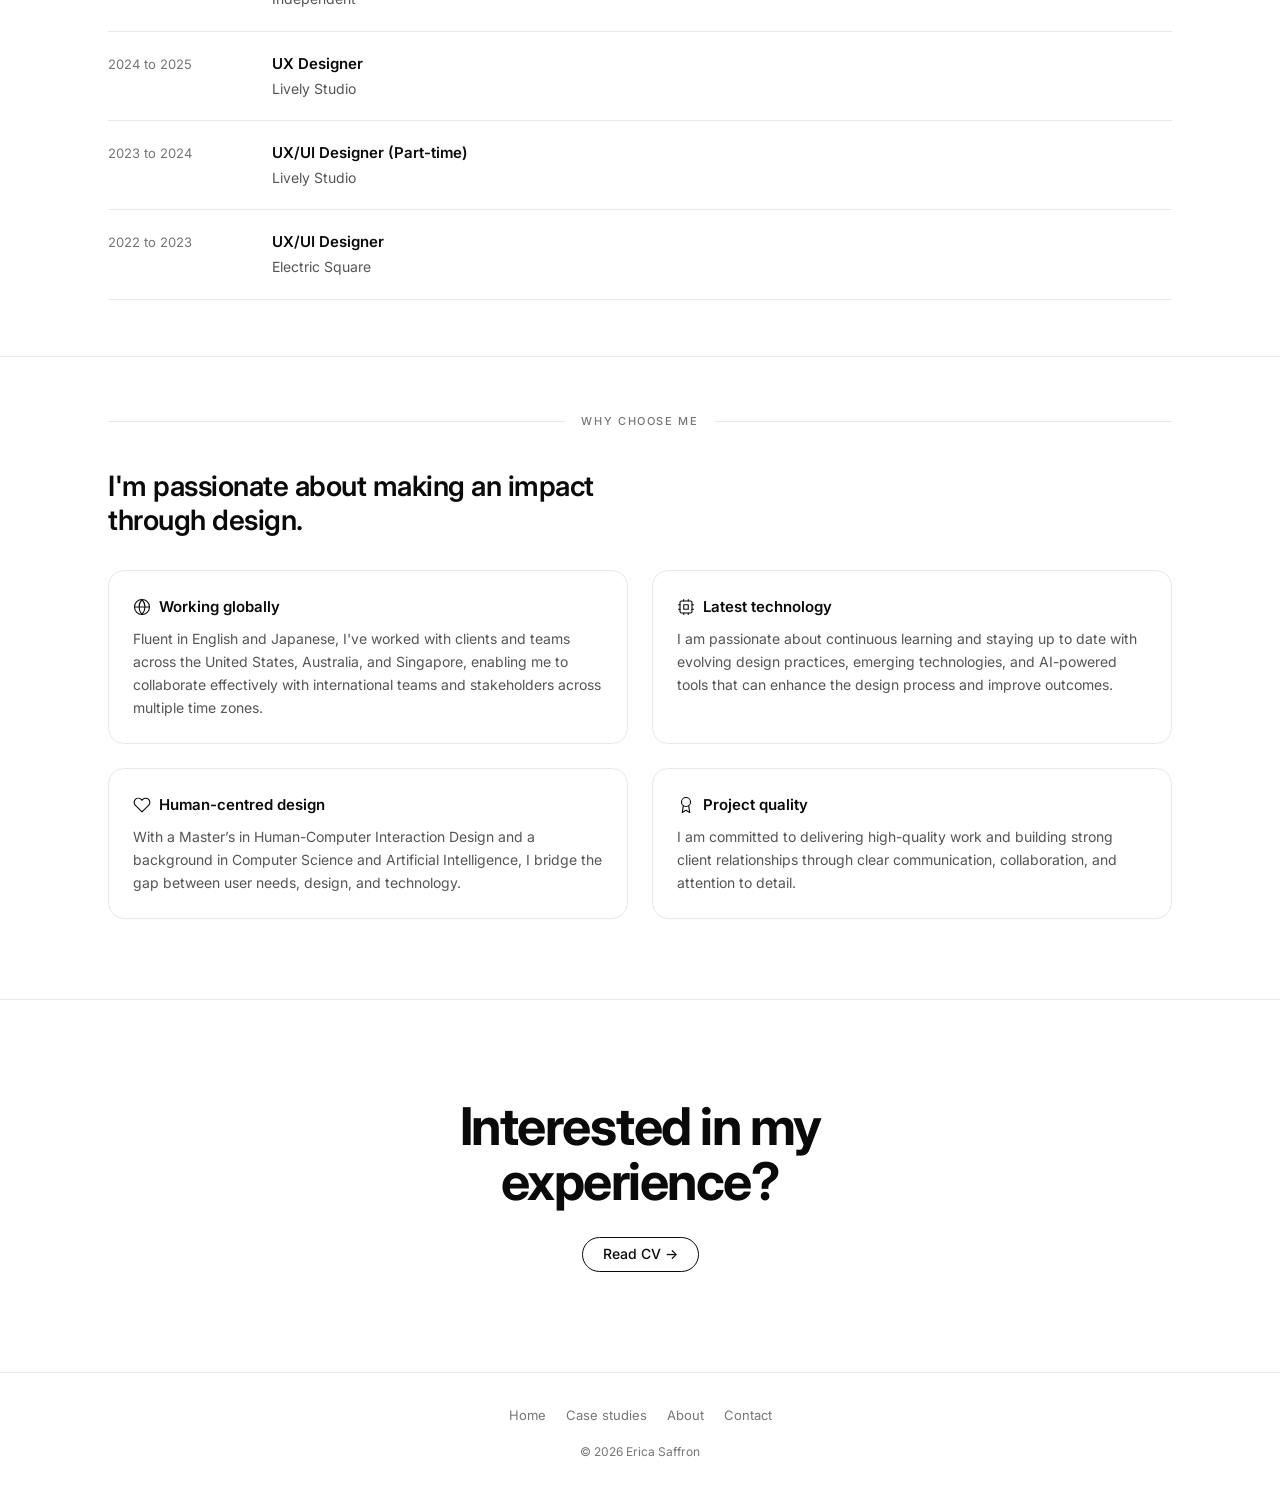
==== commit 310180ad: "Fix mobile profile photo sizing and reorder about page layout Constrain the circular photo wrapper o" ====
--- a/about.html
+++ b/about.html
@@ -48,17 +48,17 @@
     <section>
       <div class="container">
         <div class="about-grid">
+          <div>
+            <div class="about-photo">
+              <img src="images/erica-portrait.jpg" alt="Erica Saffron, UX Designer and Researcher" onerror="this.parentElement.style.background='var(--gray-100)'">
+            </div>
+          </div>
           <div class="about-bio">
             <p>UX Designer and Researcher based in Brighton, with an MSc in Human-Computer Interaction Design from City St George's, University of London and a background in Computer Science and AI.</p>
             <p>I have professional experience in UX and UI design, shipping interfaces for titles like FIFA Heroes, Warped Kart Racers on both iOS and Apple Vision Pro, and Need for Speed Unbound. </p>
             <p>During my postgraduate studies I conducted user research across participatory design, information architecture, and interaction design.</p>
             <div style="margin-top:28px;">
               <a href="https://drive.google.com/file/d/1ngbj_arlT2yqT3ZzSius71A56DwbxtFd/view?usp=sharing" target="_blank" rel="noopener" class="btn btn--outline">Read CV →</a>
-            </div>
-          </div>
-          <div>
-            <div class="about-photo">
-              <img src="images/erica-portrait.jpg" alt="Erica Saffron, UX Designer and Researcher" onerror="this.parentElement.style.background='var(--gray-100)'">
             </div>
           </div>
         </div>
--- a/css/style.css
+++ b/css/style.css
@@ -501,8 +501,13 @@
     gap: 28px;
   }
 
+  .home-intro__photo {
+    width: 120px;
+    margin: 0 auto;
+  }
+
   .home-intro__photo img {
-    width: 120px;
+    width: 100%;
     aspect-ratio: 1;
   }
 
@@ -941,7 +946,7 @@
 
 .about-grid {
   display: grid;
-  grid-template-columns: 1fr 280px;
+  grid-template-columns: 280px 1fr;
   gap: 56px;
   align-items: start;
   padding: 56px 0;
@@ -957,7 +962,6 @@
 
 .about-photo {
   width: 240px;
-  margin-left: auto;
   border-radius: 50%;
   overflow: hidden;
   aspect-ratio: 1 / 1;
@@ -1308,7 +1312,7 @@
 
   .cs-hero__layout { grid-template-columns: 1fr; gap: 32px; }
   .about-grid { grid-template-columns: 1fr; gap: 40px; }
-  .about-photo { max-width: 340px; aspect-ratio: 4/3; }
+  .about-photo { width: 180px; max-width: 100%; aspect-ratio: 1 / 1; margin: 0 auto; }
   .contact-grid { grid-template-columns: 1fr; gap: 32px; }
 }
 
